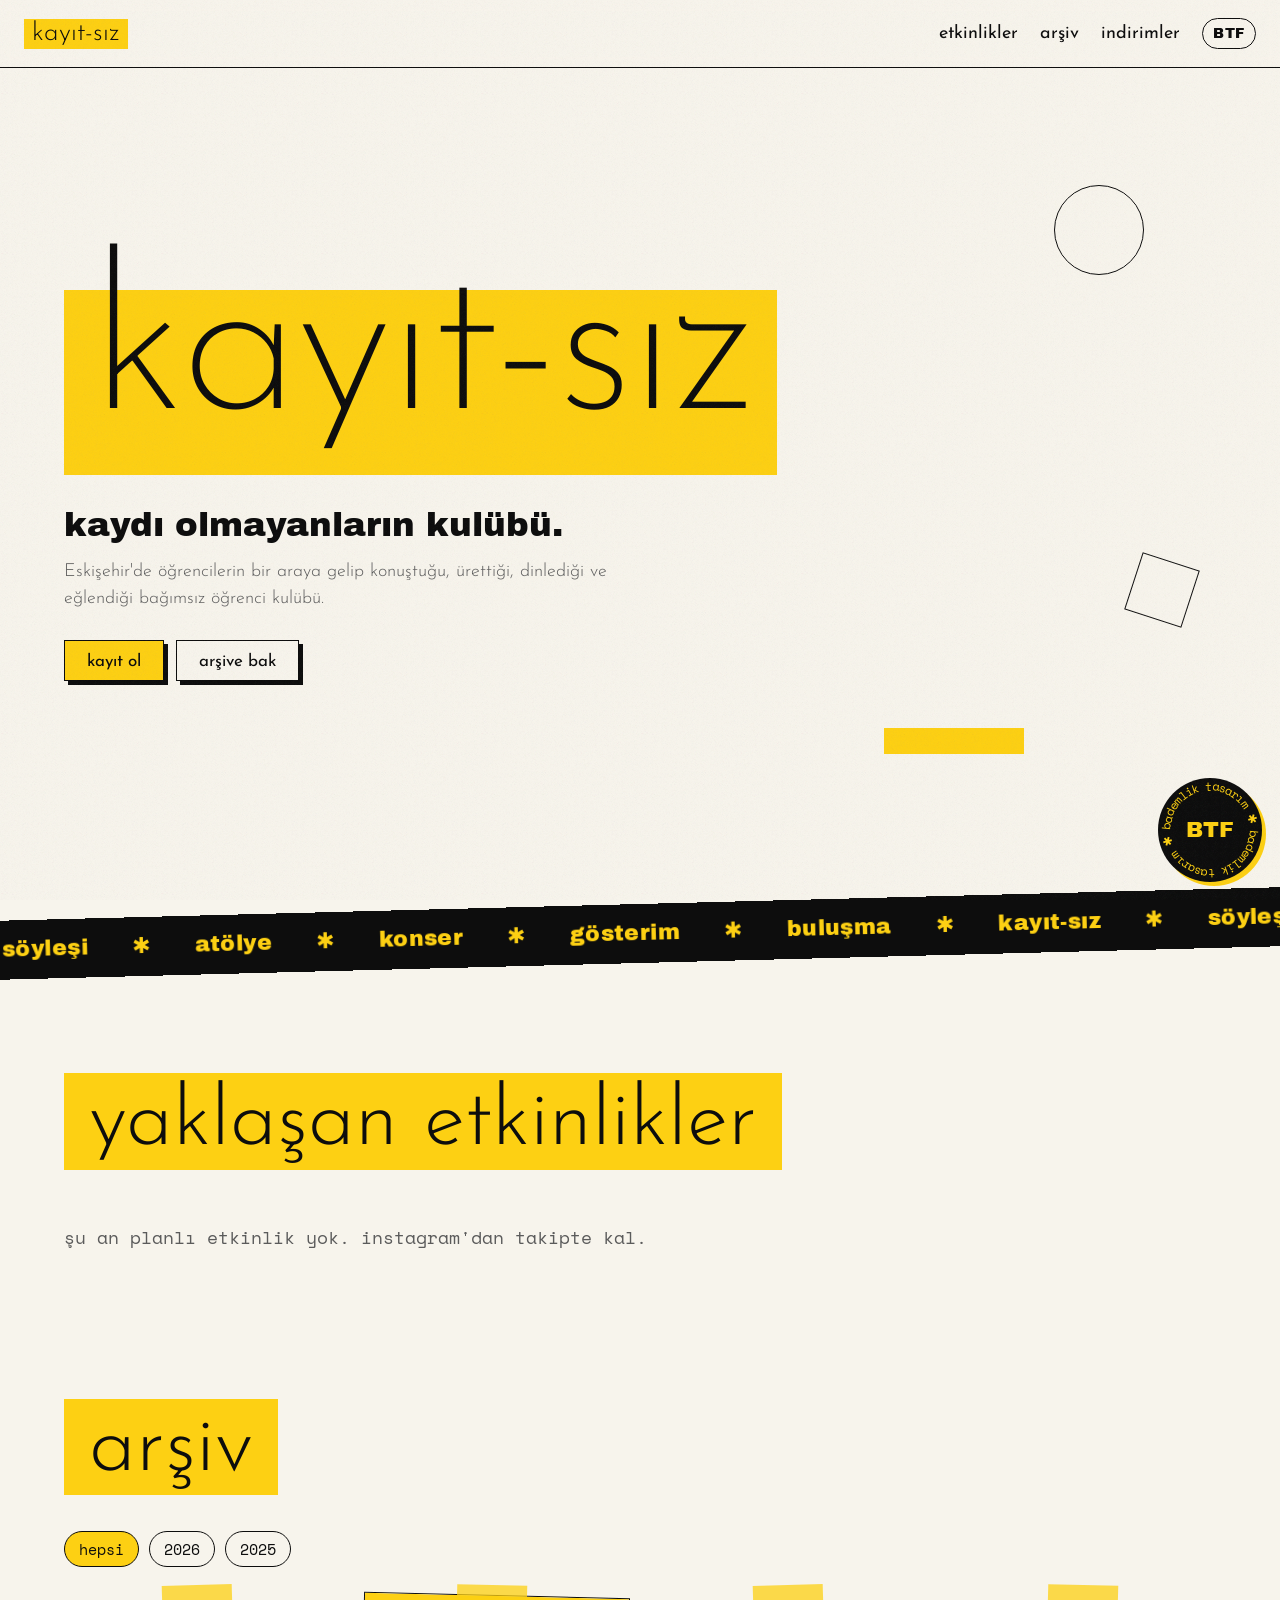
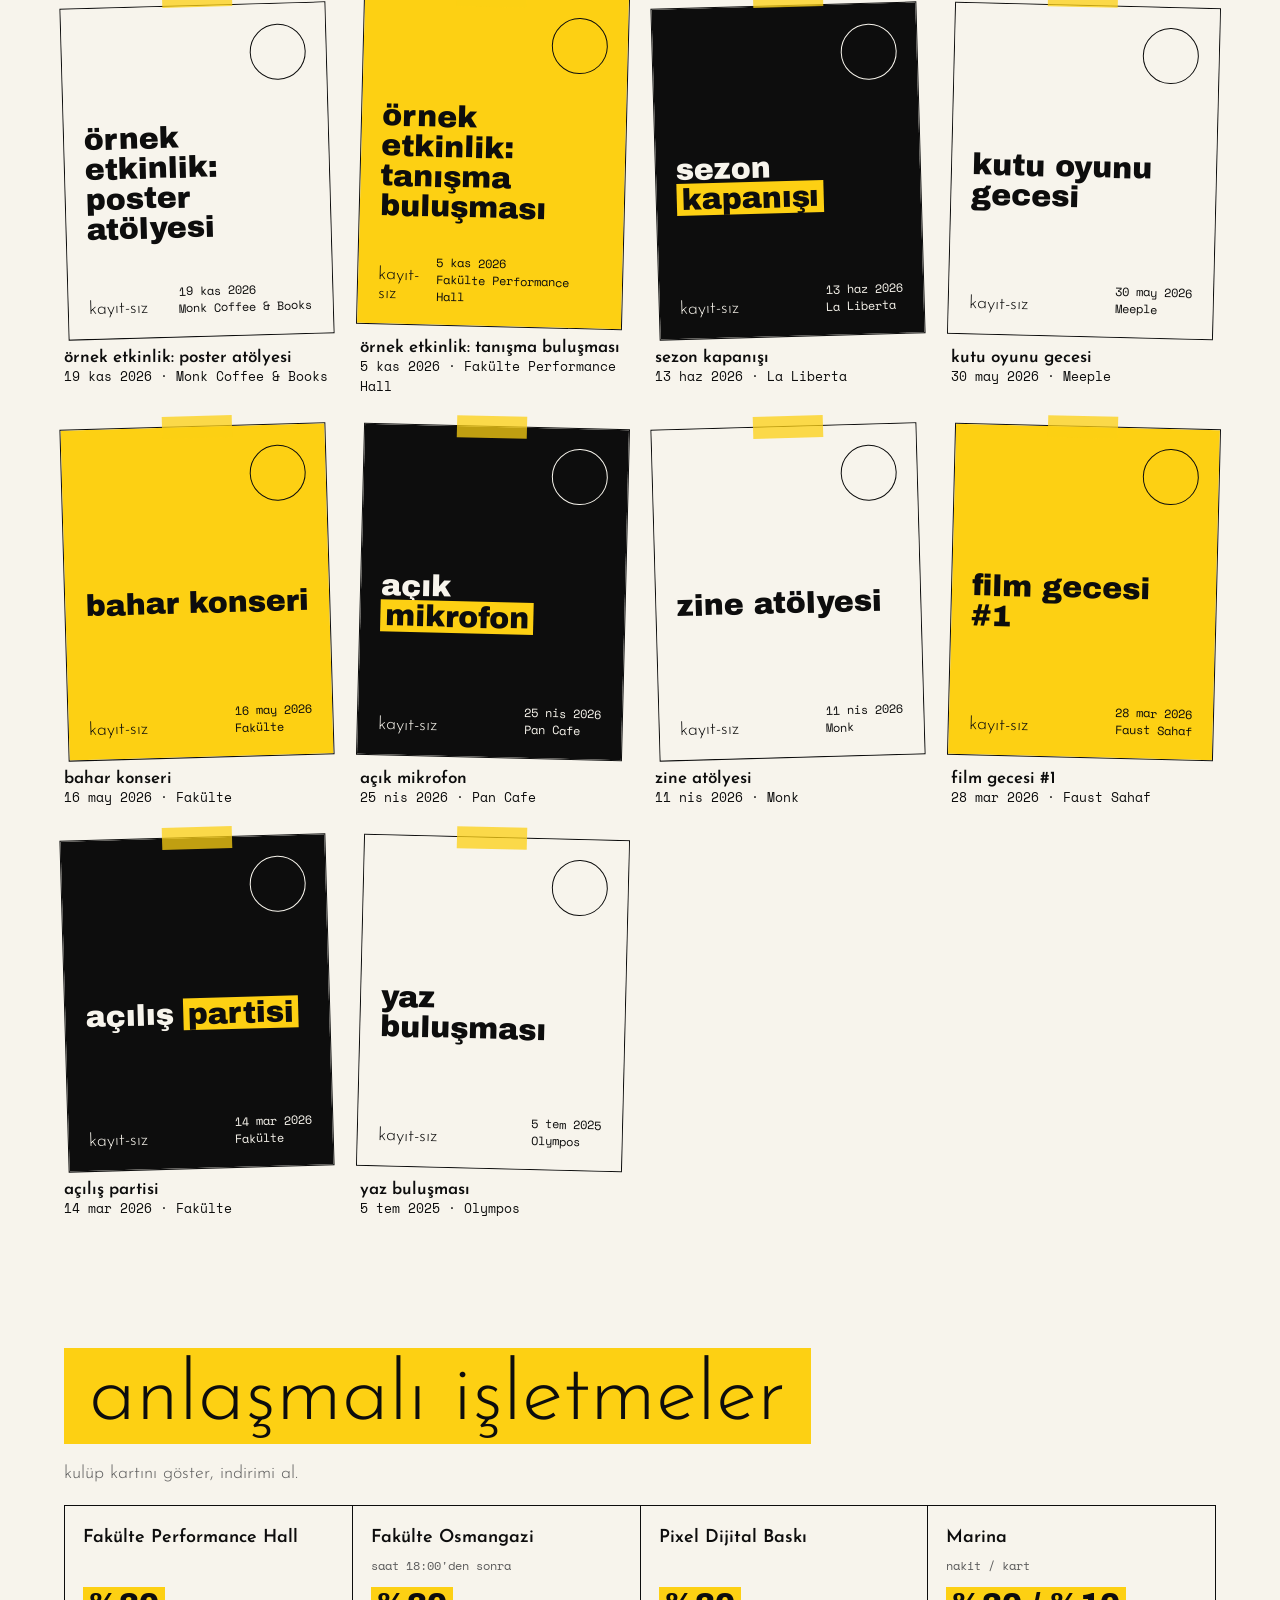
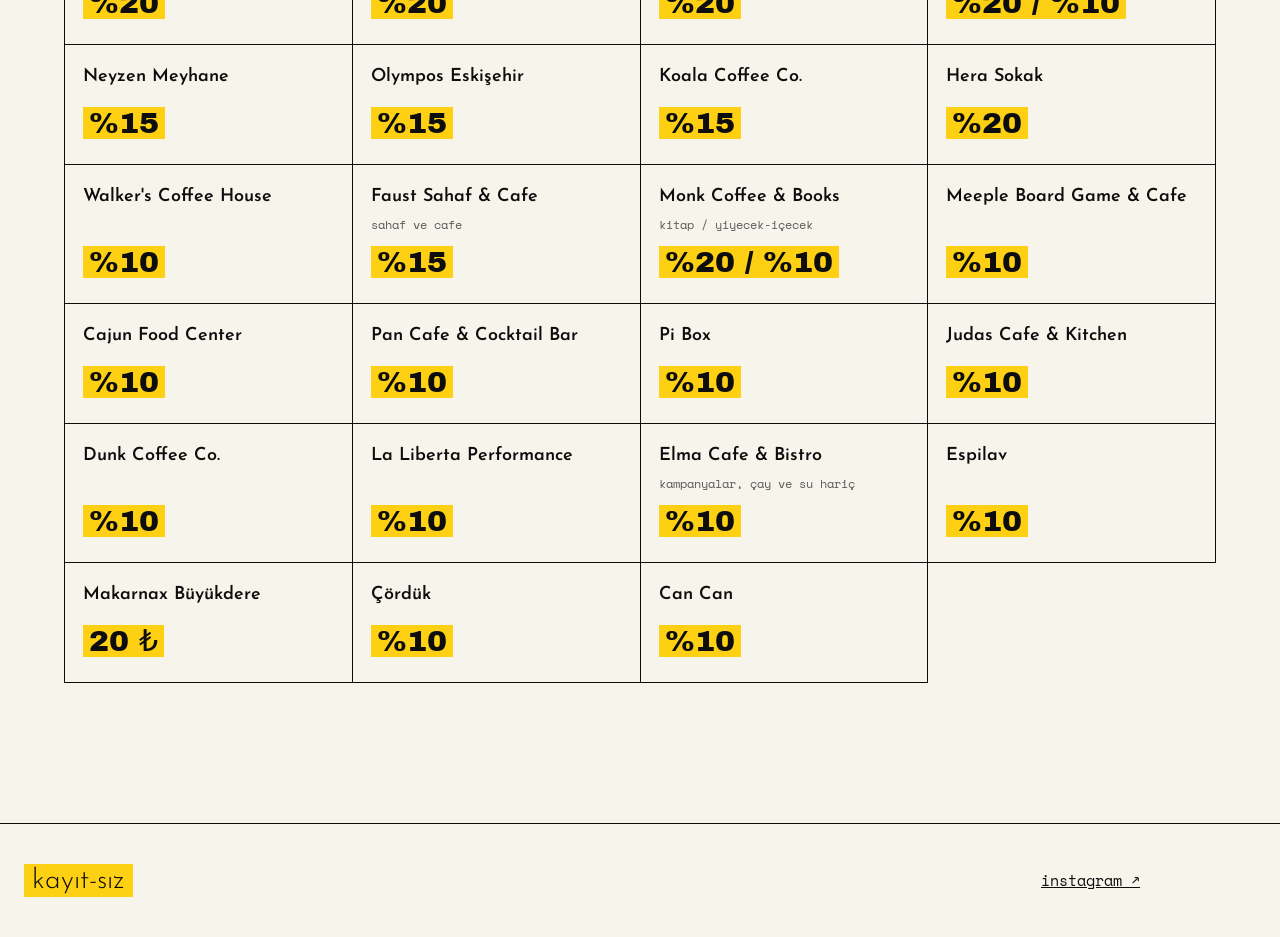
==== index.html @ d5c4ac86 "kayıt-sız ve BTF web sitesi: arşiv, etkinlik kaydı, anlaşmalı işletmeler Co-Authored-By: Claude Opus" ====
<!doctype html>
<html lang="tr">
<head>
  <meta charset="utf-8">
  <meta name="viewport" content="width=device-width, initial-scale=1">
  <title>kayıt-sız · öğrenci kulübü</title>
  <meta name="description" content="kayıt-sız öğrenci kulübü: etkinlik arşivi ve yaklaşan etkinliklere kayıt.">
  <link rel="preconnect" href="https://fonts.googleapis.com">
  <link rel="preconnect" href="https://fonts.gstatic.com" crossorigin>
  <link href="https://fonts.googleapis.com/css2?family=Archivo+Black&family=Josefin+Sans:wght@200;300;400;600&family=Space+Mono:wght@400;700&display=swap" rel="stylesheet">
  <link rel="stylesheet" href="assets/style.css">
</head>
<body data-site="kayitsiz">
  <header class="nav">
    <a class="nav-logo" href="index.html"><span class="hl">kayıt-sız</span></a>
    <nav class="nav-links">
      <a href="#etkinlikler">etkinlikler</a>
      <a href="#arsiv">arşiv</a>
      <a href="#isletmeler">indirimler</a>
      <a class="nav-other" href="btf.html" aria-label="BTF sayfası">BTF</a>
    </nav>
  </header>

  <main>
    <section class="hero">
      <h1 class="hero-logo" aria-label="kayıt-sız"></h1>
      <p class="hero-slogan"></p>
      <p class="hero-text"></p>
      <div class="hero-cta">
        <a class="btn btn-y" href="#etkinlikler">kayıt ol</a>
        <a class="btn" href="#arsiv">arşive bak</a>
      </div>
      <div class="hero-shapes" aria-hidden="true"><i></i><i></i><i></i></div>
    </section>

    <div class="marquee" aria-hidden="true"><div class="marquee-track"></div></div>

    <section id="etkinlikler" class="section">
      <h2 class="title"><span class="hl wipe">yaklaşan etkinlikler</span></h2>
      <div class="events"></div>
    </section>

    <section id="arsiv" class="section">
      <h2 class="title"><span class="hl wipe">arşiv</span></h2>
      <div class="filters"></div>
      <div class="archive"></div>
    </section>

    <section id="isletmeler" class="section">
      <h2 class="title"><span class="hl wipe">anlaşmalı işletmeler</span></h2>
      <p class="muted">kulüp kartını göster, indirimi al.</p>
      <div class="partners"></div>
    </section>
  </main>

  <footer class="footer">
    <span class="hl">kayıt-sız</span>
    <a class="footer-ig" target="_blank" rel="noopener">instagram</a>
  </footer>

  <!-- köşedeki BTF rozeti -->
  <a class="corner-badge" href="btf.html" aria-label="BTF sayfasına git">
    <svg viewBox="0 0 100 100" aria-hidden="true">
      <defs><path id="circ" d="M50,50 m-38,0 a38,38 0 1,1 76,0 a38,38 0 1,1 -76,0"/></defs>
      <text><textPath href="#circ" textLength="234" lengthAdjust="spacing">bademlik tasarım ✱ bademlik tasarım ✱</textPath></text>
    </svg>
    <b>BTF</b>
  </a>

  <script src="assets/data.js"></script>
  <script src="assets/app.js"></script>
</body>
</html>
---- assets/style.css ----
/* kayıt-sız · poster dili: sarı vurgu blokları, ince yuvarlak harfler, siyah çizgiler */
:root {
  --y: #fdd013;
  --k: #0d0d0d;
  --w: #ffffff;
  --paper: #f7f4ec;
  --bg: var(--paper);
  --fg: var(--k);
  --muted: #5b5b5b;
  --line: var(--k);
  --card: var(--w);
  --thin: "Josefin Sans", system-ui, sans-serif;
  --bold: "Archivo Black", "Arial Black", sans-serif;
  --mono: "Space Mono", ui-monospace, monospace;
}
.theme-dark {
  --bg: var(--k);
  --fg: var(--paper);
  --muted: #a8a8a8;
  --line: var(--paper);
  --card: #181818;
}

* { box-sizing: border-box; }
html { scroll-behavior: smooth; }
body {
  margin: 0;
  background: var(--bg);
  color: var(--fg);
  font-family: var(--thin);
  font-weight: 300;
  font-size: 18px;
  line-height: 1.5;
  overflow-x: hidden;
}
/* hafif kâğıt dokusu */
body::before {
  content: "";
  position: fixed; inset: 0;
  pointer-events: none; z-index: 100;
  opacity: .06;
  background-image: url("data:image/svg+xml,%3Csvg xmlns='http://www.w3.org/2000/svg' width='160' height='160'%3E%3Cfilter id='n'%3E%3CfeTurbulence baseFrequency='.9' numOctaves='2'/%3E%3C/filter%3E%3Crect width='100%25' height='100%25' filter='url(%23n)'/%3E%3C/svg%3E");
}
a { color: inherit; }

/* sarı vurgu bloğu: posterlerdeki "kayıt-sız" kutusu */
.hl {
  display: inline-block;
  background: var(--y);
  color: var(--k);
  padding: .05em .3em .0em;
  line-height: 1.1;
}
.wipe { position: relative; background: none; }
.wipe::before {
  content: ""; position: absolute; inset: 0; z-index: -1;
  background: var(--y);
  transform: scaleX(0); transform-origin: left;
  transition: transform .7s cubic-bezier(.7,0,.2,1);
}
.wipe.in::before { transform: scaleX(1); }
.title { position: relative; z-index: 0; }

/* NAV */
.nav {
  position: sticky; top: 0; z-index: 50;
  display: flex; justify-content: space-between; align-items: center;
  padding: 14px 24px;
  background: color-mix(in srgb, var(--bg) 88%, transparent);
  backdrop-filter: blur(6px);
  border-bottom: 1.5px solid var(--line);
}
.nav-logo { text-decoration: none; font-size: 26px; font-weight: 300; }
.nav-links { display: flex; gap: 22px; align-items: center; }
.nav-links a { text-decoration: none; font-weight: 400; position: relative; }
.nav-links a:not(.nav-other)::after {
  content: ""; position: absolute; left: 0; right: 0; bottom: -2px; height: 2px;
  background: var(--y); transform: scaleX(0); transition: transform .25s;
}
.nav-links a:hover::after { transform: scaleX(1); }
.nav-other {
  font-family: var(--bold); font-size: 14px; letter-spacing: .04em;
  border: 1.5px solid var(--line); padding: 4px 10px; border-radius: 99px;
}
.nav-other:hover { background: var(--y); color: var(--k); border-color: var(--k); }

/* HERO */
.hero {
  position: relative;
  min-height: calc(100vh - 64px);
  display: flex; flex-direction: column; justify-content: center;
  padding: 40px 24px 80px;
  max-width: 1200px; margin: 0 auto;
}
.hero-logo {
  margin: 0;
  font-weight: 200;
  font-size: clamp(64px, 17vw, 230px);
  line-height: .95;
  letter-spacing: -.02em;
}
.hero-logo .box {
  display: inline-block; position: relative; z-index: 0;
  padding: 0 .12em .08em;
}
.hero-logo .box::before {
  content: ""; position: absolute; z-index: -1;
  left: 0; right: 0; top: .18em; bottom: 0;
  background: var(--y);
  transform: scaleX(0); transform-origin: left;
  animation: wipe .9s .15s cubic-bezier(.7,0,.2,1) forwards;
}
.theme-dark .hero-logo .box { color: var(--k); }
.hero-logo .ch {
  display: inline-block;
  opacity: 0; transform: translateY(40%);
  animation: rise .6s cubic-bezier(.2,.8,.2,1) forwards;
}
.hero-logo .dash { animation: rise .6s forwards, blink 1.2s 1.6s steps(1) infinite; }
@keyframes wipe { to { transform: scaleX(1); } }
@keyframes rise { to { opacity: 1; transform: none; } }
@keyframes blink { 50% { opacity: 0; } }
.hero-slogan { font-family: var(--bold); font-size: clamp(20px, 3vw, 34px); margin: 24px 0 8px; }
.hero-text { max-width: 560px; margin: 0 0 28px; color: var(--muted); }
.hero-cta { display: flex; gap: 12px; flex-wrap: wrap; }

.hero-shapes i {
  position: absolute; border: 1.5px solid var(--line); pointer-events: none;
  animation: float 9s ease-in-out infinite;
}
.hero-shapes i:nth-child(1) { width: 90px; height: 90px; border-radius: 50%; right: 8%; top: 14%; }
.hero-shapes i:nth-child(2) { width: 140px; height: 26px; background: var(--y); border: 0; right: 18%; bottom: 18%; animation-delay: -3s; }
.hero-shapes i:nth-child(3) { width: 60px; height: 60px; right: 4%; bottom: 34%; transform: rotate(18deg); animation-delay: -6s; }
@keyframes float {
  0%, 100% { translate: 0 0; rotate: 0deg; }
  50% { translate: 0 -18px; rotate: 8deg; }
}

/* BUTONLAR */
.btn {
  display: inline-block; cursor: pointer;
  font: 400 17px var(--thin);
  padding: 12px 22px 10px;
  border: 1.5px solid var(--line); border-radius: 0;
  background: transparent; color: var(--fg);
  text-decoration: none;
  box-shadow: 4px 4px 0 var(--line);
  transition: transform .15s, box-shadow .15s;
}
.btn:hover { transform: translate(-2px, -2px); box-shadow: 6px 6px 0 var(--line); }
.btn:active { transform: translate(3px, 3px); box-shadow: 1px 1px 0 var(--line); }
.btn-y { background: var(--y); color: var(--k); border-color: var(--k); box-shadow: 4px 4px 0 var(--k); }
.btn-y:hover { box-shadow: 6px 6px 0 var(--k); }
.btn[disabled] { opacity: .5; pointer-events: none; }

/* KAYAN BANT */
.marquee {
  background: var(--k); color: var(--y);
  border-block: 1.5px solid var(--k);
  overflow: hidden; white-space: nowrap;
  transform: rotate(-1.5deg); margin: 0 -20px;
}
.theme-dark .marquee { background: var(--y); color: var(--k); }
.marquee-track {
  display: inline-block; padding: 12px 0;
  font-family: var(--bold); font-size: 22px; letter-spacing: .02em;
  animation: scroll 28s linear infinite;
}
.marquee-track span { margin: 0 22px; }
@keyframes scroll { to { transform: translateX(-50%); } }

/* BÖLÜMLER */
.section { max-width: 1200px; margin: 0 auto; padding: 110px 24px 20px; }
.title { font-weight: 300; font-size: clamp(40px, 7vw, 84px); margin: 0 0 36px; line-height: 1; }
.title .hl { color: var(--k); }
.muted { color: var(--muted); margin-top: -20px; }

/* görünür olunca yukarı kayma */
.reveal { opacity: 0; transform: translateY(30px); transition: opacity .7s, transform .7s cubic-bezier(.2,.8,.2,1); }
.reveal.in { opacity: 1; transform: none; }

/* ETKİNLİKLER */
.events { display: grid; gap: 28px; }
.event {
  display: grid; grid-template-columns: 150px 1fr 220px; gap: 28px; align-items: center;
  background: var(--card); border: 1.5px solid var(--line); padding: 22px;
  box-shadow: 8px 8px 0 var(--y);
}
.event-date { text-align: center; border-right: 1.5px solid var(--line); padding-right: 22px; }
.event-date .d { font-family: var(--bold); font-size: 64px; line-height: 1; }
.event-date .m { font-family: var(--mono); text-transform: uppercase; font-size: 14px; letter-spacing: .1em; }
.event h3 { font-family: var(--bold); font-weight: 400; font-size: 26px; margin: 0 0 6px; line-height: 1.15; }
.event .meta { font-family: var(--mono); font-size: 14px; color: var(--muted); margin-bottom: 8px; }
.event p { margin: 0; }
.event .side { display: flex; flex-direction: column; gap: 10px; align-items: stretch; text-align: center; }
.count { font-family: var(--mono); font-size: 13px; }
.count b { font-size: 18px; }
.empty { font-family: var(--mono); color: var(--muted); }

/* ARŞİV */
.filters { display: flex; gap: 10px; flex-wrap: wrap; margin-bottom: 28px; }
.chip {
  font: 400 15px var(--mono); padding: 6px 14px; cursor: pointer;
  border: 1.5px solid var(--line); background: transparent; color: var(--fg); border-radius: 99px;
}
.chip.on { background: var(--y); color: var(--k); border-color: var(--k); }
.archive { display: grid; grid-template-columns: repeat(auto-fill, minmax(230px, 1fr)); gap: 30px; }
.poster {
  position: relative; cursor: zoom-in; border: 0; padding: 0; background: none; text-align: left; color: inherit;
  transition: transform .35s cubic-bezier(.2,.8,.2,1);
}
.poster:nth-child(odd) { --r: -1.6deg; }
.poster:nth-child(even) { --r: 1.4deg; }
.poster .sheet {
  aspect-ratio: 4 / 5; overflow: hidden; border: 1.5px solid var(--line);
  transform: rotate(var(--r)); transition: transform .35s cubic-bezier(.2,.8,.2,1), box-shadow .35s;
  background: var(--card);
}
.poster:hover .sheet { transform: rotate(0) scale(1.03); box-shadow: 10px 10px 0 var(--y); }
.poster img { width: 100%; height: 100%; object-fit: cover; display: block; }
/* bant parçası */
.poster::before {
  content: ""; position: absolute; z-index: 2; top: -10px; left: 50%;
  width: 70px; height: 22px; translate: -50% 0; rotate: var(--r);
  background: color-mix(in srgb, var(--y) 75%, transparent);
}
.poster .cap { margin-top: 12px; font-family: var(--mono); font-size: 13px; }
.poster .cap b { display: block; font-family: var(--thin); font-weight: 600; font-size: 17px; }

/* poster yoksa otomatik poster */
.auto {
  width: 100%; height: 100%; padding: 20px;
  display: flex; flex-direction: column; justify-content: space-between;
  background: var(--paper); color: var(--k);
}
.auto.v1 { background: var(--y); }
.auto.v2 { background: var(--k); color: var(--paper); }
.auto .t { font-family: var(--bold); font-size: 30px; line-height: 1; text-transform: lowercase; word-break: break-word; }
.auto.v2 .t span { background: var(--y); color: var(--k); padding: 0 .15em; }
.auto .b { display: flex; justify-content: space-between; align-items: end; font-family: var(--mono); font-size: 12px; }
.auto .logo { font-family: var(--thin); font-weight: 300; font-size: 18px; }
.auto .circle { width: 56px; height: 56px; border: 1.5px solid currentColor; border-radius: 50%; align-self: flex-end; }

/* İŞLETMELER */
.partners { display: grid; grid-template-columns: repeat(auto-fill, minmax(240px, 1fr)); gap: 0; border-top: 1.5px solid var(--line); border-left: 1.5px solid var(--line); }
.partner {
  border-right: 1.5px solid var(--line); border-bottom: 1.5px solid var(--line);
  padding: 18px; display: flex; flex-direction: column; gap: 6px; min-height: 120px;
  transition: background .2s;
}
.partner:hover { background: var(--y); color: var(--k); }
.partner .n { font-weight: 600; }
.partner .p { font-family: var(--bold); font-size: 30px; margin-top: auto; }
.partner .p span { background: var(--y); color: var(--k); padding: 0 .2em; }
.partner:hover .p span { background: var(--k); color: var(--y); }
.partner .x { font-family: var(--mono); font-size: 12px; color: var(--muted); }
.partner:hover .x { color: var(--k); }

/* FOOTER */
.footer {
  margin-top: 120px; padding: 40px 140px 40px 24px;
  border-top: 1.5px solid var(--line);
  display: flex; justify-content: space-between; align-items: center; flex-wrap: wrap; gap: 12px;
  font-size: 28px;
}
.footer-ig { font: 400 15px var(--mono); }

/* KÖŞE ROZETİ */
.corner-badge {
  position: fixed; right: 18px; bottom: 18px; z-index: 60;
  width: 104px; height: 104px; border-radius: 50%;
  background: var(--k); color: var(--y);
  display: grid; place-items: center; text-decoration: none;
  box-shadow: 4px 4px 0 var(--y);
  transition: transform .25s;
}
.theme-dark .corner-badge { background: var(--y); color: var(--k); box-shadow: 4px 4px 0 var(--paper); }
.corner-badge:hover { transform: scale(1.08) rotate(-6deg); }
.corner-badge svg { position: absolute; inset: 0; width: 100%; height: 100%; animation: spin 14s linear infinite; }
.corner-badge text { fill: currentColor; font: 400 11.5px var(--mono); letter-spacing: .08em; }
.corner-badge b { font-family: var(--bold); font-size: 22px; font-weight: 400; }
@keyframes spin { to { transform: rotate(360deg); } }

/* MODAL (kayıt formu + büyük poster) */
.modal {
  position: fixed; inset: 0; z-index: 200; display: none;
  background: rgba(0,0,0,.7); padding: 24px; overflow-y: auto;
}
.modal.open { display: grid; place-items: center; animation: fade .2s; }
@keyframes fade { from { opacity: 0; } }
.modal-box {
  position: relative; width: min(560px, 100%);
  background: var(--paper); color: var(--k); border: 1.5px solid var(--k);
  box-shadow: 10px 10px 0 var(--y); padding: 30px;
  animation: pop .35s cubic-bezier(.2,.9,.3,1.3);
}
@keyframes pop { from { transform: translateY(30px) rotate(-2deg); opacity: 0; } }
.modal-box h3 { font-family: var(--bold); font-weight: 400; font-size: 26px; margin: 0 0 4px; line-height: 1.15; }
.modal-box .meta { font-family: var(--mono); font-size: 13px; color: #555; margin-bottom: 20px; }
.close {
  position: absolute; top: 10px; right: 12px; border: 0; background: none;
  font-size: 30px; line-height: 1; cursor: pointer; color: inherit;
}
.form { display: grid; gap: 14px; }
.form label { display: grid; gap: 4px; font-size: 15px; font-weight: 400; }
.form input, .form textarea {
  font: 300 17px var(--thin); padding: 10px 12px; border: 1.5px solid var(--k); background: var(--w); color: var(--k); border-radius: 0;
}
.form input:focus, .form textarea:focus { outline: 3px solid var(--y); outline-offset: 0; }
.form .check { display: flex; gap: 8px; align-items: flex-start; font-size: 14px; font-weight: 300; }
.form .check input { margin-top: 4px; }
.form .btn { color: var(--k); }
.note { font-family: var(--mono); font-size: 12px; color: #666; }
.done { text-align: center; padding: 20px 0; }
.done .big { font-size: 60px; }
.lightbox .modal-box { width: min(720px, 100%); padding: 16px; background: var(--paper); }
.lightbox .sheet { aspect-ratio: 4/5; max-height: 80vh; margin: 0 auto; border: 1.5px solid var(--k); overflow: hidden; }
.lightbox .sheet img { width: 100%; height: 100%; object-fit: contain; background: #111; }
.lightbox .auto .t { font-size: 54px; }

/* MOBİL */
@media (max-width: 820px) {
  body { font-size: 17px; }
  .nav { padding: 12px 16px; }
  .nav-links { gap: 12px; font-size: 15px; }
  .nav-links a[href="#isletmeler"] { display: none; }
  .hero, .section { padding-left: 16px; padding-right: 16px; }
  .section { padding-top: 80px; }
  .event { grid-template-columns: 1fr; gap: 14px; }
  .event-date { border-right: 0; border-bottom: 1.5px solid var(--line); padding: 0 0 12px; display: flex; gap: 12px; align-items: baseline; text-align: left; }
  .event-date .d { font-size: 44px; }
  .archive { grid-template-columns: repeat(2, 1fr); gap: 20px; }
  .auto .t { font-size: 20px; }
  .corner-badge { width: 78px; height: 78px; right: 12px; bottom: 12px; }
  .corner-badge text { font-size: 11px; }
  .corner-badge b { font-size: 17px; }
  .hero-shapes { display: none; }
}

@media (prefers-reduced-motion: reduce) {
  *, *::before, *::after { animation: none !important; transition: none !important; }
  .reveal, .hero-logo .ch { opacity: 1; transform: none; }
  .hero-logo .box::before, .wipe::before { transform: none; }
}
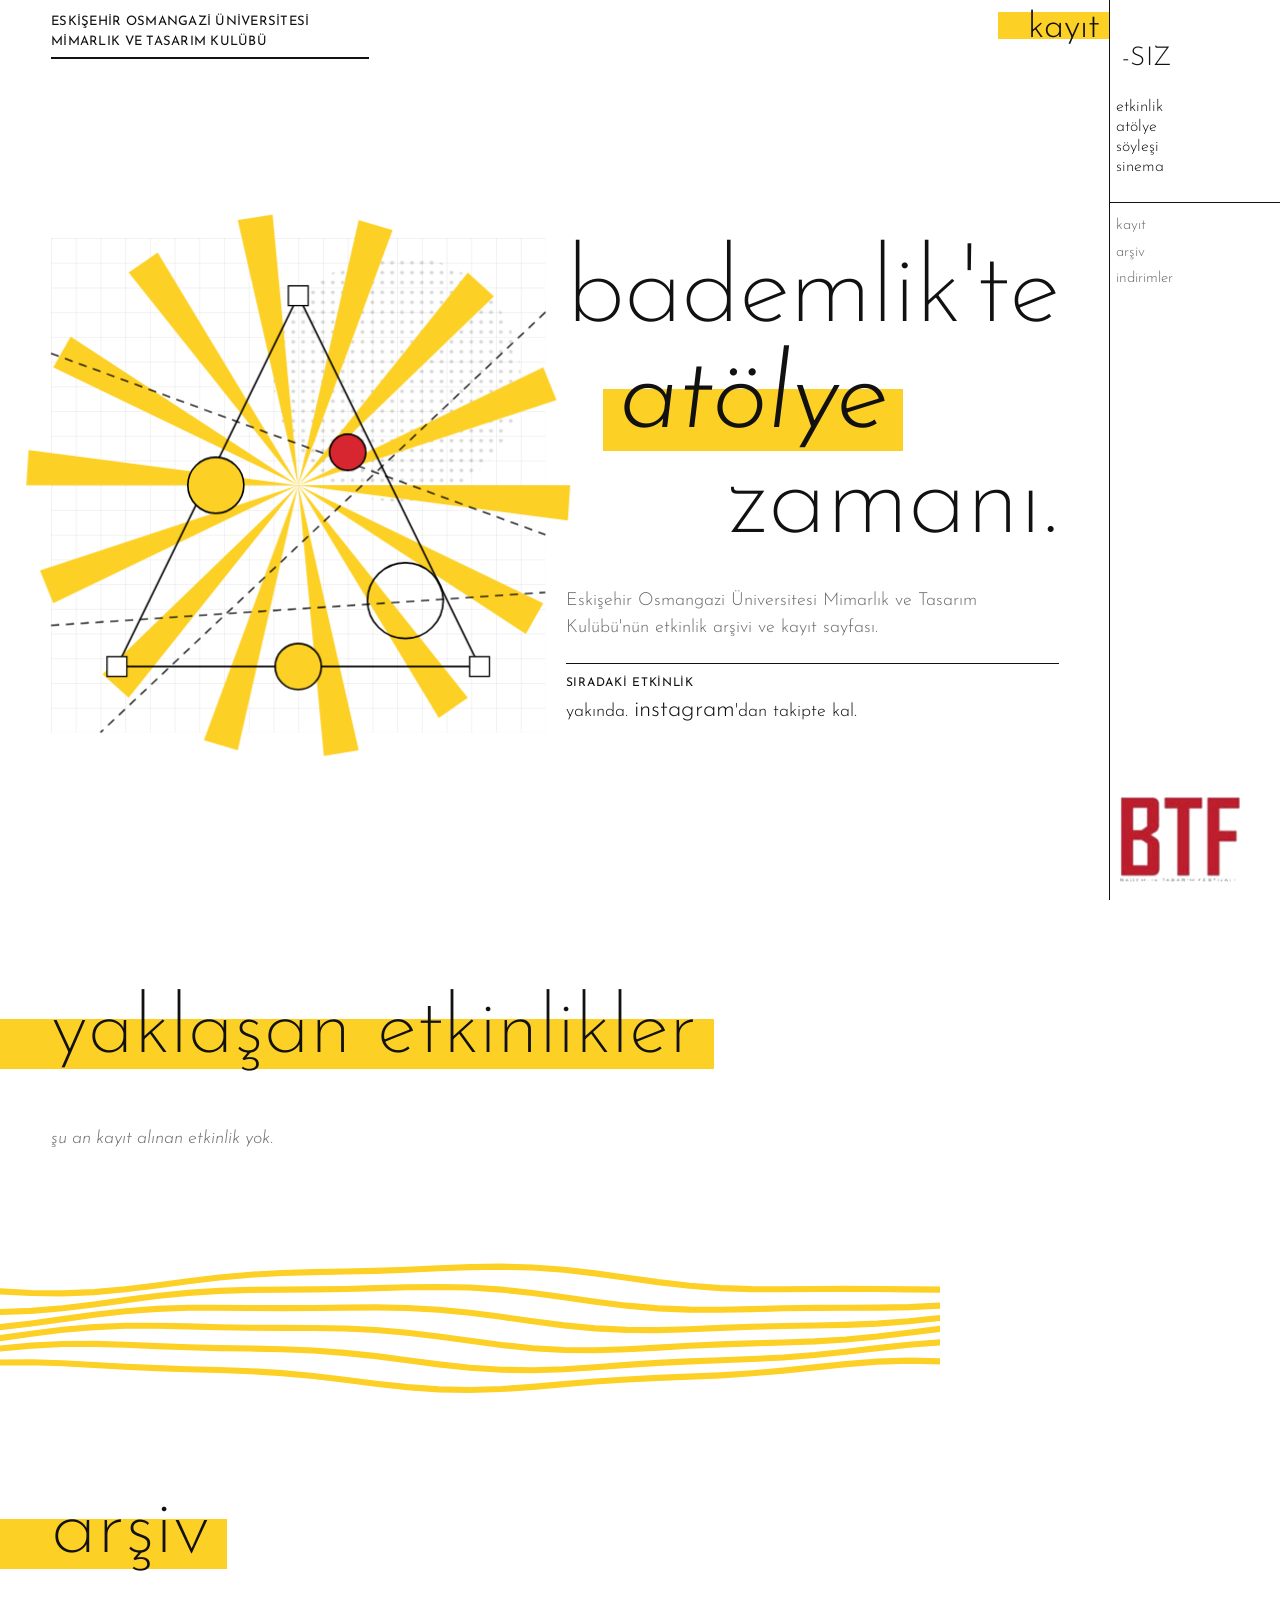
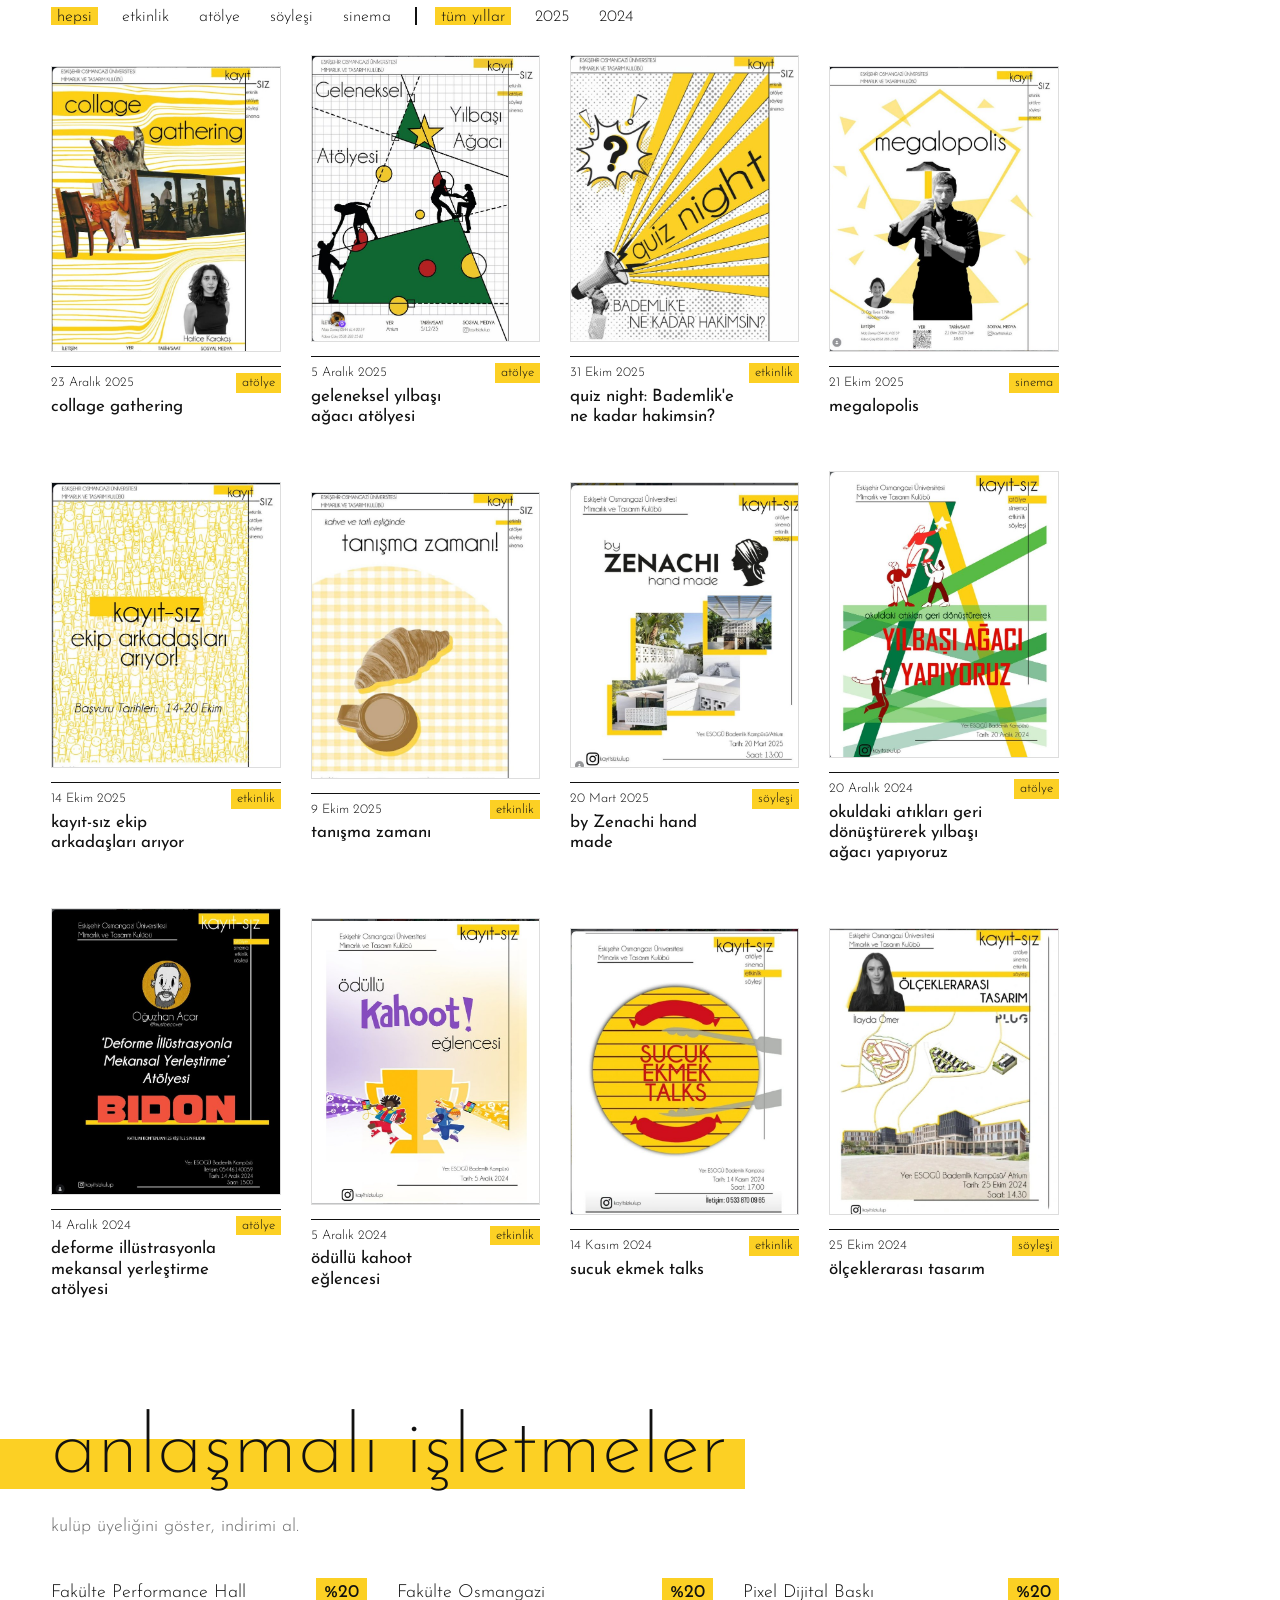
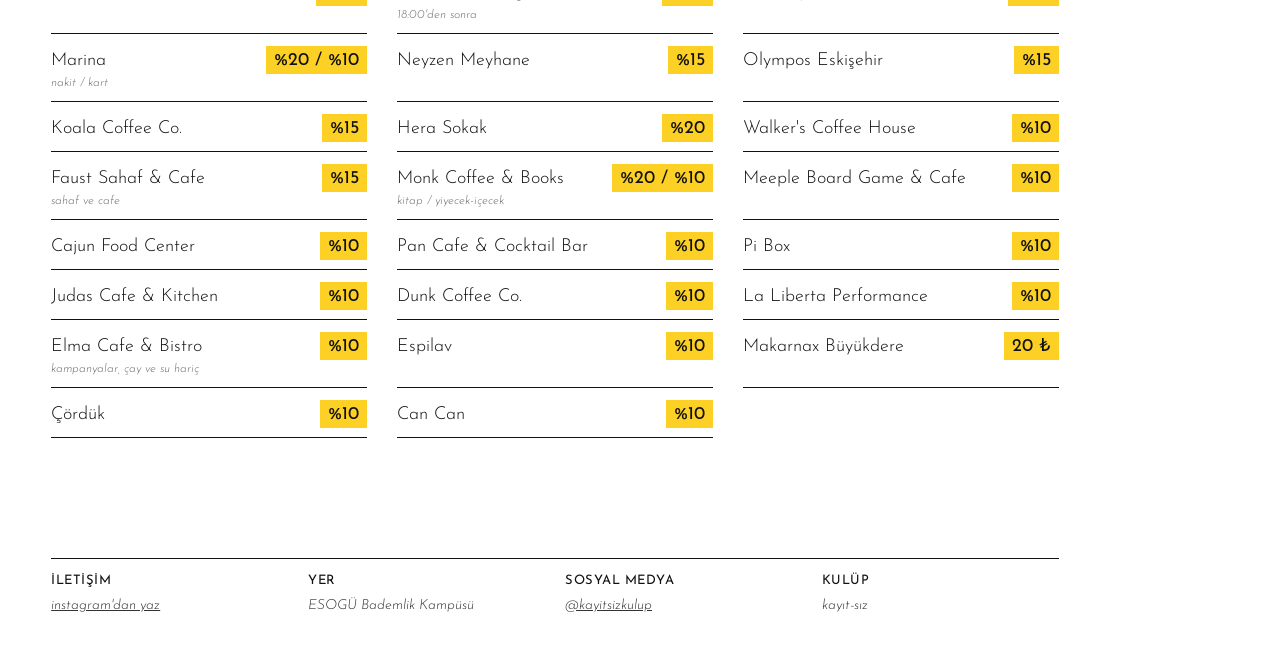
==== commit 0d49cef3: "Tasarımı kulüp posterlerine göre yenile, gerçek arşivi ekle, BTF sayfasını kaldır Co-Authored-By: Cl" ====
--- a/index.html
+++ b/index.html
@@ -3,69 +3,108 @@
 <head>
   <meta charset="utf-8">
   <meta name="viewport" content="width=device-width, initial-scale=1">
-  <title>kayıt-sız · öğrenci kulübü</title>
-  <meta name="description" content="kayıt-sız öğrenci kulübü: etkinlik arşivi ve yaklaşan etkinliklere kayıt.">
+  <title>kayıt-sız · ESOGÜ Mimarlık ve Tasarım Kulübü</title>
+  <meta name="description" content="kayıt-sız: Eskişehir Osmangazi Üniversitesi Mimarlık ve Tasarım Kulübü. Etkinlik arşivi ve yaklaşan etkinliklere kayıt.">
   <link rel="preconnect" href="https://fonts.googleapis.com">
   <link rel="preconnect" href="https://fonts.gstatic.com" crossorigin>
-  <link href="https://fonts.googleapis.com/css2?family=Archivo+Black&family=Josefin+Sans:wght@200;300;400;600&family=Space+Mono:wght@400;700&display=swap" rel="stylesheet">
+  <link href="https://fonts.googleapis.com/css2?family=Josefin+Sans:ital,wght@0,200;0,300;0,400;0,600;1,300&display=swap" rel="stylesheet">
   <link rel="stylesheet" href="assets/style.css">
 </head>
-<body data-site="kayitsiz">
-  <header class="nav">
-    <a class="nav-logo" href="index.html"><span class="hl">kayıt-sız</span></a>
-    <nav class="nav-links">
-      <a href="#etkinlikler">etkinlikler</a>
-      <a href="#arsiv">arşiv</a>
-      <a href="#isletmeler">indirimler</a>
-      <a class="nav-other" href="btf.html" aria-label="BTF sayfası">BTF</a>
-    </nav>
+<body>
+  <!-- posterlerdeki sağdaki dikey çizgi -->
+  <div class="spine" aria-hidden="true"></div>
+
+  <header class="top">
+    <a class="uni" href="#">
+      <span class="uni-1"></span>
+      <span class="uni-2"></span>
+    </a>
+    <a class="logo" href="#" aria-label="kayıt-sız ana sayfa">
+      <span class="logo-a">kayıt</span><span class="logo-b">-sız</span>
+    </a>
   </header>
 
+  <!-- posterlerdeki "etkinlik / atölye / söyleşi / sinema" listesi -->
+  <aside class="side">
+    <nav class="cats" aria-label="kategoriler">
+      <span class="cats-mark" aria-hidden="true"></span>
+    </nav>
+    <nav class="pages" aria-label="bölümler">
+      <a href="#kayit">kayıt</a>
+      <a href="#arsiv">arşiv</a>
+      <a href="#indirim">indirimler</a>
+    </nav>
+    <a class="btf" target="_blank" rel="noopener" title="Bademlik Tasarım Festivali">
+      <img src="assets/btf-logo.png" alt="BTF · Bademlik Tasarım Festivali">
+    </a>
+  </aside>
+
   <main>
-    <section class="hero">
-      <h1 class="hero-logo" aria-label="kayıt-sız"></h1>
-      <p class="hero-slogan"></p>
-      <p class="hero-text"></p>
-      <div class="hero-cta">
-        <a class="btn btn-y" href="#etkinlikler">kayıt ol</a>
-        <a class="btn" href="#arsiv">arşive bak</a>
+    <section class="hero" aria-label="giriş">
+      <svg class="hero-art" viewBox="0 0 600 600" aria-hidden="true">
+        <defs>
+          <pattern id="grid" width="30" height="30" patternUnits="userSpaceOnUse">
+            <path d="M30 0H0V30" fill="none" stroke="#000" stroke-opacity=".12" stroke-width="1"/>
+          </pattern>
+          <pattern id="dots" width="12" height="12" patternUnits="userSpaceOnUse">
+            <circle cx="6" cy="6" r="2.2" fill="#000" fill-opacity=".18"/>
+          </pattern>
+        </defs>
+        <rect class="a-grid" width="600" height="600" fill="url(#grid)"/>
+        <circle class="a-dots" cx="420" cy="170" r="150" fill="url(#dots)"/>
+        <g class="a-rays"></g>
+        <path class="a-tri" d="M300 70 L520 520 L80 520 Z" fill="none" stroke="#000" stroke-width="2"/>
+        <path class="a-dash d1" d="M0 140 L600 360" />
+        <path class="a-dash d2" d="M600 90 L60 600" />
+        <path class="a-dash d3" d="M0 470 L600 430" />
+        <circle class="a-c y c1" cx="200" cy="300" r="34"/>
+        <circle class="a-c o c2" cx="430" cy="440" r="46"/>
+        <circle class="a-c y c3" cx="300" cy="520" r="28"/>
+        <circle class="a-c r c4" cx="360" cy="260" r="22"/>
+        <rect class="a-sq s1" x="288" y="58" width="24" height="24"/>
+        <rect class="a-sq s2" x="508" y="508" width="24" height="24"/>
+        <rect class="a-sq s3" x="68" y="508" width="24" height="24"/>
+      </svg>
+      <div class="hero-text">
+        <h1 class="hero-title">
+          <span class="ln">bademlik'te</span>
+          <span class="ln ln-2"><span class="swap" aria-live="polite">atölye</span></span>
+          <span class="ln ln-3">zamanı.</span>
+        </h1>
+        <p class="hero-sub">Eskişehir Osmangazi Üniversitesi Mimarlık ve Tasarım Kulübü'nün etkinlik arşivi ve kayıt sayfası.</p>
+        <div class="next"></div>
       </div>
-      <div class="hero-shapes" aria-hidden="true"><i></i><i></i><i></i></div>
     </section>
 
-    <div class="marquee" aria-hidden="true"><div class="marquee-track"></div></div>
-
-    <section id="etkinlikler" class="section">
-      <h2 class="title"><span class="hl wipe">yaklaşan etkinlikler</span></h2>
+    <section id="kayit" class="sec">
+      <h2 class="h"><span class="h-in">yaklaşan etkinlikler</span></h2>
       <div class="events"></div>
     </section>
 
-    <section id="arsiv" class="section">
-      <h2 class="title"><span class="hl wipe">arşiv</span></h2>
+    <svg class="waves" viewBox="0 0 1200 160" preserveAspectRatio="none" aria-hidden="true"></svg>
+
+    <section id="arsiv" class="sec">
+      <h2 class="h"><span class="h-in">arşiv</span></h2>
       <div class="filters"></div>
       <div class="archive"></div>
     </section>
 
-    <section id="isletmeler" class="section">
-      <h2 class="title"><span class="hl wipe">anlaşmalı işletmeler</span></h2>
-      <p class="muted">kulüp kartını göster, indirimi al.</p>
+    <section id="indirim" class="sec">
+      <h2 class="h"><span class="h-in">anlaşmalı işletmeler</span></h2>
+      <p class="lead">kulüp üyeliğini göster, indirimi al.</p>
       <div class="partners"></div>
     </section>
   </main>
 
-  <footer class="footer">
-    <span class="hl">kayıt-sız</span>
-    <a class="footer-ig" target="_blank" rel="noopener">instagram</a>
+  <!-- posterlerin alt bilgi satırı -->
+  <footer class="foot">
+    <div class="foot-row">
+      <div><b>İLETİŞİM</b><a class="ig-dm" target="_blank" rel="noopener">instagram'dan yaz</a></div>
+      <div><b>YER</b><span class="kampus"></span></div>
+      <div><b>SOSYAL MEDYA</b><a class="ig" target="_blank" rel="noopener"></a></div>
+      <div><b>KULÜP</b><span>kayıt-sız</span></div>
+    </div>
   </footer>
-
-  <!-- köşedeki BTF rozeti -->
-  <a class="corner-badge" href="btf.html" aria-label="BTF sayfasına git">
-    <svg viewBox="0 0 100 100" aria-hidden="true">
-      <defs><path id="circ" d="M50,50 m-38,0 a38,38 0 1,1 76,0 a38,38 0 1,1 -76,0"/></defs>
-      <text><textPath href="#circ" textLength="234" lengthAdjust="spacing">bademlik tasarım ✱ bademlik tasarım ✱</textPath></text>
-    </svg>
-    <b>BTF</b>
-  </a>
 
   <script src="assets/data.js"></script>
   <script src="assets/app.js"></script>
--- a/assets/style.css
+++ b/assets/style.css
@@ -1,344 +1,316 @@
-/* kayıt-sız · poster dili: sarı vurgu blokları, ince yuvarlak harfler, siyah çizgiler */
+/* kayıt-sız · posterlerin dili:
+   beyaz zemin, ince siyah çizgiler, sağda dikey çizgi + kategori listesi,
+   ince geometrik harfler, sarı vurgu bantları, kareli kâğıt, kesikli çizgiler, sarı ışınlar */
 :root {
-  --y: #fdd013;
-  --k: #0d0d0d;
-  --w: #ffffff;
-  --paper: #f7f4ec;
-  --bg: var(--paper);
-  --fg: var(--k);
-  --muted: #5b5b5b;
-  --line: var(--k);
-  --card: var(--w);
-  --thin: "Josefin Sans", system-ui, sans-serif;
-  --bold: "Archivo Black", "Arial Black", sans-serif;
-  --mono: "Space Mono", ui-monospace, monospace;
-}
-.theme-dark {
-  --bg: var(--k);
-  --fg: var(--paper);
-  --muted: #a8a8a8;
-  --line: var(--paper);
-  --card: #181818;
+  --y: #fcd024;
+  --k: #111;
+  --w: #fff;
+  --g: #6b6b6b;
+  --r: #d7262f;
+  --gr: #1b6b3a;
+  --f: "Josefin Sans", "Century Gothic", system-ui, sans-serif;
+  --spine: 170px;          /* sağdaki sütunun genişliği */
+  --pad: clamp(16px, 4vw, 56px);
 }
 
 * { box-sizing: border-box; }
 html { scroll-behavior: smooth; }
 body {
   margin: 0;
-  background: var(--bg);
-  color: var(--fg);
-  font-family: var(--thin);
+  background: var(--w);
+  color: var(--k);
+  font-family: var(--f);
   font-weight: 300;
   font-size: 18px;
   line-height: 1.5;
   overflow-x: hidden;
 }
-/* hafif kâğıt dokusu */
-body::before {
-  content: "";
-  position: fixed; inset: 0;
-  pointer-events: none; z-index: 100;
-  opacity: .06;
-  background-image: url("data:image/svg+xml,%3Csvg xmlns='http://www.w3.org/2000/svg' width='160' height='160'%3E%3Cfilter id='n'%3E%3CfeTurbulence baseFrequency='.9' numOctaves='2'/%3E%3C/filter%3E%3Crect width='100%25' height='100%25' filter='url(%23n)'/%3E%3C/svg%3E");
-}
 a { color: inherit; }
-
-/* sarı vurgu bloğu: posterlerdeki "kayıt-sız" kutusu */
-.hl {
-  display: inline-block;
-  background: var(--y);
-  color: var(--k);
-  padding: .05em .3em .0em;
-  line-height: 1.1;
-}
-.wipe { position: relative; background: none; }
-.wipe::before {
-  content: ""; position: absolute; inset: 0; z-index: -1;
-  background: var(--y);
-  transform: scaleX(0); transform-origin: left;
-  transition: transform .7s cubic-bezier(.7,0,.2,1);
-}
-.wipe.in::before { transform: scaleX(1); }
-.title { position: relative; z-index: 0; }
-
-/* NAV */
-.nav {
-  position: sticky; top: 0; z-index: 50;
-  display: flex; justify-content: space-between; align-items: center;
-  padding: 14px 24px;
-  background: color-mix(in srgb, var(--bg) 88%, transparent);
-  backdrop-filter: blur(6px);
-  border-bottom: 1.5px solid var(--line);
-}
-.nav-logo { text-decoration: none; font-size: 26px; font-weight: 300; }
-.nav-links { display: flex; gap: 22px; align-items: center; }
-.nav-links a { text-decoration: none; font-weight: 400; position: relative; }
-.nav-links a:not(.nav-other)::after {
-  content: ""; position: absolute; left: 0; right: 0; bottom: -2px; height: 2px;
-  background: var(--y); transform: scaleX(0); transition: transform .25s;
-}
-.nav-links a:hover::after { transform: scaleX(1); }
-.nav-other {
-  font-family: var(--bold); font-size: 14px; letter-spacing: .04em;
-  border: 1.5px solid var(--line); padding: 4px 10px; border-radius: 99px;
-}
-.nav-other:hover { background: var(--y); color: var(--k); border-color: var(--k); }
-
-/* HERO */
+img { max-width: 100%; display: block; }
+
+/* ---------- SAĞDAKİ DİKEY ÇİZGİ ---------- */
+.spine {
+  position: fixed; top: 0; bottom: 0; right: var(--spine); width: 1.5px;
+  background: var(--k); z-index: 46;
+  transform: scaleY(0); transform-origin: top;
+  animation: grow-y 1.1s .2s cubic-bezier(.7,0,.2,1) forwards;
+}
+@keyframes grow-y { to { transform: scaleY(1); } }
+
+/* ---------- ÜST BİLGİ ---------- */
+.top {
+  position: fixed; top: 0; left: 0; right: 0; z-index: 45;
+  height: 74px;
+  display: flex; justify-content: space-between; align-items: flex-start;
+  background: var(--w);
+  padding: 12px 0 0 var(--pad);
+}
+.uni {
+  text-decoration: none; text-transform: uppercase;
+  font-size: 13px; font-weight: 400; letter-spacing: .02em; line-height: 1.55;
+  position: relative; padding-bottom: 6px; padding-right: 60px;
+}
+.uni span { display: block; }
+.uni::after {
+  content: ""; position: absolute; left: 0; right: 0; bottom: 0; height: 1.5px; background: var(--k);
+  transform: scaleX(0); transform-origin: left; animation: grow-x .9s .5s cubic-bezier(.7,0,.2,1) forwards;
+}
+@keyframes grow-x { to { transform: scaleX(1); } }
+
+/* logo: sarı kutuda "kayıt", çizginin öbür tarafında "-sız" */
+.logo {
+  position: absolute; top: 10px; right: calc(var(--spine) - 62px);
+  text-decoration: none; font-weight: 300; font-size: 36px; line-height: 1;
+  display: flex; flex-direction: column; align-items: flex-end;
+}
+.logo-a {
+  position: relative; z-index: 0; padding: 0 10px 2px 30px; margin-right: 62px;
+}
+.logo-a::before {
+  content: ""; position: absolute; z-index: -1; left: 0; right: 0; top: 2px; bottom: 9px;
+  background: var(--y); transform: scaleX(0); transform-origin: right;
+  animation: grow-x .7s .9s cubic-bezier(.7,0,.2,1) forwards;
+}
+.logo-b {
+  font-size: 26px; text-transform: uppercase; letter-spacing: .02em;
+  margin-top: -2px; opacity: 0; transform: translateY(-14px);
+  animation: drop .6s 1.3s cubic-bezier(.2,.8,.2,1) forwards;
+}
+@keyframes drop { to { opacity: 1; transform: none; } }
+
+/* ---------- SAĞ SÜTUN: KATEGORİLER ---------- */
+.side {
+  position: fixed; z-index: 44; top: 96px; right: 0; bottom: 0; width: var(--spine);
+  padding: 0 0 18px 0;
+  display: flex; flex-direction: column;
+}
+.cats { position: relative; display: flex; flex-direction: column; }
+.cats button {
+  font: 300 16px var(--f); text-align: left; color: var(--k);
+  background: none; border: 0; padding: 3px 14px 1px 6px; cursor: pointer;
+  position: relative; z-index: 1;
+}
+.cats-mark {
+  position: absolute; z-index: 0; left: -14px; width: 100px; height: 22px; top: 0;
+  background: var(--y); opacity: 0;
+  transition: transform .45s cubic-bezier(.7,0,.2,1), opacity .3s, width .45s;
+}
+.pages { margin-top: 26px; display: flex; flex-direction: column; border-top: 1.5px solid var(--k); padding-top: 10px; }
+.pages a { text-decoration: none; padding: 2px 6px; font-size: 15px; color: var(--g); }
+.pages a:hover, .pages a.on { color: var(--k); text-decoration: underline; text-decoration-color: var(--y); text-decoration-thickness: 5px; text-underline-offset: -1px; }
+
+/* BTF logosu: köşede */
+.btf {
+  margin-top: auto; margin-left: 10px; margin-right: 18px; display: block;
+  transition: transform .3s;
+}
+.btf img { width: 100%; max-width: 120px; }
+.btf:hover { transform: translateY(-3px) rotate(-3deg); }
+
+/* ---------- ANA İÇERİK ---------- */
+main { padding-right: var(--spine); }
+
+/* GİRİŞ */
 .hero {
-  position: relative;
-  min-height: calc(100vh - 64px);
-  display: flex; flex-direction: column; justify-content: center;
-  padding: 40px 24px 80px;
-  max-width: 1200px; margin: 0 auto;
-}
-.hero-logo {
-  margin: 0;
-  font-weight: 200;
-  font-size: clamp(64px, 17vw, 230px);
-  line-height: .95;
-  letter-spacing: -.02em;
-}
-.hero-logo .box {
-  display: inline-block; position: relative; z-index: 0;
-  padding: 0 .12em .08em;
-}
-.hero-logo .box::before {
-  content: ""; position: absolute; z-index: -1;
-  left: 0; right: 0; top: .18em; bottom: 0;
-  background: var(--y);
-  transform: scaleX(0); transform-origin: left;
-  animation: wipe .9s .15s cubic-bezier(.7,0,.2,1) forwards;
-}
-.theme-dark .hero-logo .box { color: var(--k); }
-.hero-logo .ch {
-  display: inline-block;
-  opacity: 0; transform: translateY(40%);
-  animation: rise .6s cubic-bezier(.2,.8,.2,1) forwards;
-}
-.hero-logo .dash { animation: rise .6s forwards, blink 1.2s 1.6s steps(1) infinite; }
-@keyframes wipe { to { transform: scaleX(1); } }
-@keyframes rise { to { opacity: 1; transform: none; } }
-@keyframes blink { 50% { opacity: 0; } }
-.hero-slogan { font-family: var(--bold); font-size: clamp(20px, 3vw, 34px); margin: 24px 0 8px; }
-.hero-text { max-width: 560px; margin: 0 0 28px; color: var(--muted); }
-.hero-cta { display: flex; gap: 12px; flex-wrap: wrap; }
-
-.hero-shapes i {
-  position: absolute; border: 1.5px solid var(--line); pointer-events: none;
-  animation: float 9s ease-in-out infinite;
-}
-.hero-shapes i:nth-child(1) { width: 90px; height: 90px; border-radius: 50%; right: 8%; top: 14%; }
-.hero-shapes i:nth-child(2) { width: 140px; height: 26px; background: var(--y); border: 0; right: 18%; bottom: 18%; animation-delay: -3s; }
-.hero-shapes i:nth-child(3) { width: 60px; height: 60px; right: 4%; bottom: 34%; transform: rotate(18deg); animation-delay: -6s; }
-@keyframes float {
-  0%, 100% { translate: 0 0; rotate: 0deg; }
-  50% { translate: 0 -18px; rotate: 8deg; }
-}
-
-/* BUTONLAR */
+  position: relative; min-height: 100vh;
+  display: grid; grid-template-columns: 1.1fr 1fr; align-items: center; gap: 20px;
+  padding: 110px var(--pad) 40px;
+}
+.hero-text { position: relative; z-index: 2; }
+.hero-title { margin: 0; font-weight: 200; font-size: clamp(52px, 8.4vw, 132px); line-height: .98; letter-spacing: -.01em; }
+.hero-title .ln { display: block; opacity: 0; transform: translateY(30px); animation: drop .9s cubic-bezier(.2,.8,.2,1) forwards; }
+.hero-title .ln:nth-child(1) { animation-delay: .9s; }
+.hero-title .ln-2 { animation-delay: 1.05s; padding-left: .5em; }
+.hero-title .ln-3 { animation-delay: 1.2s; text-align: right; }
+.swap { position: relative; z-index: 0; display: inline-block; font-style: italic; font-weight: 300; }
+.swap::before {
+  content: ""; position: absolute; z-index: -1; left: -.15em; right: -.15em; top: .38em; bottom: .02em;
+  background: var(--y); transform: scaleX(var(--hl, 1)); transform-origin: left; transition: transform .45s cubic-bezier(.7,0,.2,1);
+}
+.swap.out::before { --hl: 0; }
+.swap.out { color: transparent; transition: color .2s; }
+.hero-sub { max-width: 440px; color: var(--g); margin: 28px 0 22px; }
+
+/* sıradaki etkinlik kutusu */
+.next { border-top: 1.5px solid var(--k); padding-top: 10px; max-width: 520px; }
+.next small { display: block; font-size: 12px; text-transform: uppercase; letter-spacing: .06em; font-weight: 400; }
+.next a { font-size: 24px; text-decoration: none; }
+.next a:hover { background: var(--y); }
+
+/* posterlerden çıkan geometrik kompozisyon */
+.hero-art { width: 100%; max-height: 78vh; overflow: visible; }
+.a-grid { opacity: 0; animation: fade 1.2s .3s forwards; }
+.a-dots { opacity: 0; animation: fade 1s 1.6s forwards; }
+@keyframes fade { to { opacity: 1; } }
+.a-rays { transform-origin: 300px 300px; animation: spin 60s linear infinite; }
+.a-rays polygon { fill: var(--y); opacity: 0; animation: fade .5s forwards; }
+@keyframes spin { to { transform: rotate(360deg); } }
+.a-tri { stroke-dasharray: 1500; stroke-dashoffset: 1500; animation: draw 2.2s .8s cubic-bezier(.6,0,.2,1) forwards; }
+.a-dash { fill: none; stroke: #000; stroke-width: 1.6; stroke-dasharray: 10 8; opacity: 0; animation: fade .4s forwards, march 3s linear infinite; }
+.d1 { animation-delay: 1.4s, 0s; } .d2 { animation-delay: 1.6s, 0s; } .d3 { animation-delay: 1.8s, 0s; }
+@keyframes march { to { stroke-dashoffset: -36; } }
+@keyframes draw { to { stroke-dashoffset: 0; } }
+.a-c { stroke: #000; stroke-width: 2; transform-box: fill-box; transform-origin: center; transform: scale(0); animation: pop .6s cubic-bezier(.3,1.6,.5,1) forwards, bob 6s ease-in-out infinite; }
+.a-c.y { fill: var(--y); } .a-c.o { fill: none; } .a-c.r { fill: var(--r); }
+.c1 { animation-delay: 2s, 2.6s; } .c2 { animation-delay: 2.2s, 2.8s; } .c3 { animation-delay: 2.4s, 3s; } .c4 { animation-delay: 2.6s, 3.2s; }
+@keyframes pop { to { transform: scale(1); } }
+@keyframes bob { 0%,100% { translate: 0 0; } 50% { translate: 0 -10px; } }
+.a-sq { fill: var(--w); stroke: #000; stroke-width: 1.6; opacity: 0; animation: fade .3s forwards; }
+.s1 { animation-delay: 1.6s; } .s2 { animation-delay: 2.4s; } .s3 { animation-delay: 2.6s; }
+
+/* ---------- BÖLÜM BAŞLIKLARI ---------- */
+.sec { padding: 90px var(--pad) 20px; scroll-margin-top: 60px; }
+.h { margin: 0 0 34px; font-weight: 200; font-size: clamp(42px, 6.5vw, 92px); line-height: 1; }
+/* posterlerdeki gibi: yazının altından geçip sola taşan sarı bant */
+.h-in { position: relative; z-index: 0; display: inline-block; padding-right: .2em; }
+.h-in::before {
+  content: ""; position: absolute; z-index: -1; left: calc(var(--pad) * -1 - 10px); right: 0; top: .35em; bottom: .05em;
+  background: var(--y); transform: scaleX(0); transform-origin: left; transition: transform .9s cubic-bezier(.7,0,.2,1);
+}
+.h.in .h-in::before { transform: scaleX(1); }
+.lead { color: var(--g); margin: -14px 0 26px; }
+
+.reveal { opacity: 0; transform: translateY(26px); transition: opacity .7s, transform .7s cubic-bezier(.2,.8,.2,1); }
+.reveal.in { opacity: 1; transform: none; }
+
+/* ---------- ETKİNLİK KARTI (poster düzeninde) ---------- */
+.events { display: grid; gap: 34px; }
+.event { position: relative; border-top: 1.5px solid var(--k); padding-top: 16px; }
+.event-top { display: flex; justify-content: space-between; gap: 20px; align-items: flex-start; }
+.event h3 { margin: 0; font-weight: 300; font-size: clamp(30px, 4vw, 54px); line-height: 1.05; }
+.tag {
+  font-size: 15px; white-space: nowrap; padding: 2px 12px 0 18px; background: var(--y);
+}
+.stamp {
+  display: inline-block; font-size: 12px; font-weight: 600; letter-spacing: .1em;
+  border: 1.5px solid var(--r); color: var(--r); padding: 2px 8px 0; transform: rotate(-4deg); margin-bottom: 8px;
+}
+.event p { margin: 10px 0 0; color: var(--g); max-width: 640px; }
+.info {
+  margin-top: 22px; display: grid; grid-template-columns: repeat(3, 1fr) auto; gap: 18px; align-items: end;
+  border-bottom: 1.5px solid var(--k); padding-bottom: 14px;
+}
+.info b, .foot b { display: block; font-size: 13px; font-weight: 400; letter-spacing: .04em; }
+.info span { font-size: 15px; font-style: italic; color: #333; }
 .btn {
-  display: inline-block; cursor: pointer;
-  font: 400 17px var(--thin);
-  padding: 12px 22px 10px;
-  border: 1.5px solid var(--line); border-radius: 0;
-  background: transparent; color: var(--fg);
-  text-decoration: none;
-  box-shadow: 4px 4px 0 var(--line);
-  transition: transform .15s, box-shadow .15s;
-}
-.btn:hover { transform: translate(-2px, -2px); box-shadow: 6px 6px 0 var(--line); }
-.btn:active { transform: translate(3px, 3px); box-shadow: 1px 1px 0 var(--line); }
-.btn-y { background: var(--y); color: var(--k); border-color: var(--k); box-shadow: 4px 4px 0 var(--k); }
-.btn-y:hover { box-shadow: 6px 6px 0 var(--k); }
+  font: 400 17px var(--f); cursor: pointer; text-decoration: none; color: var(--k);
+  background: var(--y); border: 0; padding: 11px 26px 8px; position: relative;
+  transition: transform .2s;
+}
+.btn::after {
+  content: ""; position: absolute; inset: 0; border: 1.5px solid var(--k);
+  transform: translate(6px, 6px); transition: transform .2s; pointer-events: none;
+}
+.btn:hover::after { transform: translate(0, 0); }
 .btn[disabled] { opacity: .5; pointer-events: none; }
-
-/* KAYAN BANT */
-.marquee {
-  background: var(--k); color: var(--y);
-  border-block: 1.5px solid var(--k);
-  overflow: hidden; white-space: nowrap;
-  transform: rotate(-1.5deg); margin: 0 -20px;
-}
-.theme-dark .marquee { background: var(--y); color: var(--k); }
-.marquee-track {
-  display: inline-block; padding: 12px 0;
-  font-family: var(--bold); font-size: 22px; letter-spacing: .02em;
-  animation: scroll 28s linear infinite;
-}
-.marquee-track span { margin: 0 22px; }
-@keyframes scroll { to { transform: translateX(-50%); } }
-
-/* BÖLÜMLER */
-.section { max-width: 1200px; margin: 0 auto; padding: 110px 24px 20px; }
-.title { font-weight: 300; font-size: clamp(40px, 7vw, 84px); margin: 0 0 36px; line-height: 1; }
-.title .hl { color: var(--k); }
-.muted { color: var(--muted); margin-top: -20px; }
-
-/* görünür olunca yukarı kayma */
-.reveal { opacity: 0; transform: translateY(30px); transition: opacity .7s, transform .7s cubic-bezier(.2,.8,.2,1); }
-.reveal.in { opacity: 1; transform: none; }
-
-/* ETKİNLİKLER */
-.events { display: grid; gap: 28px; }
-.event {
-  display: grid; grid-template-columns: 150px 1fr 220px; gap: 28px; align-items: center;
-  background: var(--card); border: 1.5px solid var(--line); padding: 22px;
-  box-shadow: 8px 8px 0 var(--y);
-}
-.event-date { text-align: center; border-right: 1.5px solid var(--line); padding-right: 22px; }
-.event-date .d { font-family: var(--bold); font-size: 64px; line-height: 1; }
-.event-date .m { font-family: var(--mono); text-transform: uppercase; font-size: 14px; letter-spacing: .1em; }
-.event h3 { font-family: var(--bold); font-weight: 400; font-size: 26px; margin: 0 0 6px; line-height: 1.15; }
-.event .meta { font-family: var(--mono); font-size: 14px; color: var(--muted); margin-bottom: 8px; }
-.event p { margin: 0; }
-.event .side { display: flex; flex-direction: column; gap: 10px; align-items: stretch; text-align: center; }
-.count { font-family: var(--mono); font-size: 13px; }
-.count b { font-size: 18px; }
-.empty { font-family: var(--mono); color: var(--muted); }
-
-/* ARŞİV */
-.filters { display: flex; gap: 10px; flex-wrap: wrap; margin-bottom: 28px; }
-.chip {
-  font: 400 15px var(--mono); padding: 6px 14px; cursor: pointer;
-  border: 1.5px solid var(--line); background: transparent; color: var(--fg); border-radius: 99px;
-}
-.chip.on { background: var(--y); color: var(--k); border-color: var(--k); }
-.archive { display: grid; grid-template-columns: repeat(auto-fill, minmax(230px, 1fr)); gap: 30px; }
-.poster {
-  position: relative; cursor: zoom-in; border: 0; padding: 0; background: none; text-align: left; color: inherit;
+.empty { color: var(--g); font-style: italic; }
+
+/* ---------- AKAN SARI ÇİZGİLER (collage gathering posteri) ---------- */
+.waves { display: block; width: calc(100% - var(--spine)); height: 140px; margin-top: 70px; }
+.waves path { fill: none; stroke: var(--y); stroke-width: 7; stroke-linecap: round; }
+
+/* ---------- ARŞİV ---------- */
+.filters { display: flex; flex-wrap: wrap; gap: 6px 18px; margin-bottom: 30px; font-size: 16px; }
+.filters button {
+  font: 300 16px var(--f); background: none; border: 0; padding: 2px 6px 0; cursor: pointer; color: var(--k);
+  background-image: linear-gradient(var(--y), var(--y)); background-repeat: no-repeat;
+  background-size: 0% 100%; transition: background-size .35s cubic-bezier(.7,0,.2,1);
+}
+.filters button.on, .filters button:hover { background-size: 100% 100%; }
+.filters .sep { width: 1.5px; background: var(--k); align-self: stretch; }
+.archive { display: grid; grid-template-columns: repeat(auto-fill, minmax(220px, 1fr)); gap: 44px 30px; }
+.poster { border: 0; padding: 0; background: none; text-align: left; cursor: zoom-in; color: inherit; font: inherit; }
+.poster .pic { position: relative; aspect-ratio: 4 / 5; }
+/* posterlerdeki fotoğrafların arkasındaki kaymış sarı blok */
+.poster .pic::before {
+  content: ""; position: absolute; inset: 0; background: var(--y);
+  transform: translate(0, 0); transition: transform .35s cubic-bezier(.2,.8,.2,1);
+}
+.poster img {
+  position: relative; width: 100%; height: 100%; object-fit: cover; object-position: top;
+  border: 1px solid #ddd; background: var(--w);
   transition: transform .35s cubic-bezier(.2,.8,.2,1);
 }
-.poster:nth-child(odd) { --r: -1.6deg; }
-.poster:nth-child(even) { --r: 1.4deg; }
-.poster .sheet {
-  aspect-ratio: 4 / 5; overflow: hidden; border: 1.5px solid var(--line);
-  transform: rotate(var(--r)); transition: transform .35s cubic-bezier(.2,.8,.2,1), box-shadow .35s;
-  background: var(--card);
-}
-.poster:hover .sheet { transform: rotate(0) scale(1.03); box-shadow: 10px 10px 0 var(--y); }
-.poster img { width: 100%; height: 100%; object-fit: cover; display: block; }
-/* bant parçası */
-.poster::before {
-  content: ""; position: absolute; z-index: 2; top: -10px; left: 50%;
-  width: 70px; height: 22px; translate: -50% 0; rotate: var(--r);
-  background: color-mix(in srgb, var(--y) 75%, transparent);
-}
-.poster .cap { margin-top: 12px; font-family: var(--mono); font-size: 13px; }
-.poster .cap b { display: block; font-family: var(--thin); font-weight: 600; font-size: 17px; }
-
-/* poster yoksa otomatik poster */
-.auto {
-  width: 100%; height: 100%; padding: 20px;
-  display: flex; flex-direction: column; justify-content: space-between;
-  background: var(--paper); color: var(--k);
-}
-.auto.v1 { background: var(--y); }
-.auto.v2 { background: var(--k); color: var(--paper); }
-.auto .t { font-family: var(--bold); font-size: 30px; line-height: 1; text-transform: lowercase; word-break: break-word; }
-.auto.v2 .t span { background: var(--y); color: var(--k); padding: 0 .15em; }
-.auto .b { display: flex; justify-content: space-between; align-items: end; font-family: var(--mono); font-size: 12px; }
-.auto .logo { font-family: var(--thin); font-weight: 300; font-size: 18px; }
-.auto .circle { width: 56px; height: 56px; border: 1.5px solid currentColor; border-radius: 50%; align-self: flex-end; }
-
-/* İŞLETMELER */
-.partners { display: grid; grid-template-columns: repeat(auto-fill, minmax(240px, 1fr)); gap: 0; border-top: 1.5px solid var(--line); border-left: 1.5px solid var(--line); }
-.partner {
-  border-right: 1.5px solid var(--line); border-bottom: 1.5px solid var(--line);
-  padding: 18px; display: flex; flex-direction: column; gap: 6px; min-height: 120px;
-  transition: background .2s;
-}
-.partner:hover { background: var(--y); color: var(--k); }
-.partner .n { font-weight: 600; }
-.partner .p { font-family: var(--bold); font-size: 30px; margin-top: auto; }
-.partner .p span { background: var(--y); color: var(--k); padding: 0 .2em; }
-.partner:hover .p span { background: var(--k); color: var(--y); }
-.partner .x { font-family: var(--mono); font-size: 12px; color: var(--muted); }
-.partner:hover .x { color: var(--k); }
-
-/* FOOTER */
-.footer {
-  margin-top: 120px; padding: 40px 140px 40px 24px;
-  border-top: 1.5px solid var(--line);
-  display: flex; justify-content: space-between; align-items: center; flex-wrap: wrap; gap: 12px;
-  font-size: 28px;
-}
-.footer-ig { font: 400 15px var(--mono); }
-
-/* KÖŞE ROZETİ */
-.corner-badge {
-  position: fixed; right: 18px; bottom: 18px; z-index: 60;
-  width: 104px; height: 104px; border-radius: 50%;
-  background: var(--k); color: var(--y);
-  display: grid; place-items: center; text-decoration: none;
-  box-shadow: 4px 4px 0 var(--y);
-  transition: transform .25s;
-}
-.theme-dark .corner-badge { background: var(--y); color: var(--k); box-shadow: 4px 4px 0 var(--paper); }
-.corner-badge:hover { transform: scale(1.08) rotate(-6deg); }
-.corner-badge svg { position: absolute; inset: 0; width: 100%; height: 100%; animation: spin 14s linear infinite; }
-.corner-badge text { fill: currentColor; font: 400 11.5px var(--mono); letter-spacing: .08em; }
-.corner-badge b { font-family: var(--bold); font-size: 22px; font-weight: 400; }
-@keyframes spin { to { transform: rotate(360deg); } }
-
-/* MODAL (kayıt formu + büyük poster) */
-.modal {
-  position: fixed; inset: 0; z-index: 200; display: none;
-  background: rgba(0,0,0,.7); padding: 24px; overflow-y: auto;
-}
-.modal.open { display: grid; place-items: center; animation: fade .2s; }
-@keyframes fade { from { opacity: 0; } }
+.poster:hover .pic::before { transform: translate(12px, 12px); }
+.poster:hover img { transform: translate(-4px, -4px); }
+.poster .cap { margin-top: 14px; border-top: 1.5px solid var(--k); padding-top: 6px; font-size: 13px; display: flex; justify-content: space-between; gap: 10px; }
+.poster .cap b { display: block; font-weight: 400; font-size: 17px; line-height: 1.2; margin-top: 4px; }
+.poster .cap i { background: var(--y); padding: 0 6px; font-style: normal; white-space: nowrap; height: fit-content; }
+
+/* ---------- İŞLETMELER ---------- */
+.partners { display: grid; grid-template-columns: repeat(auto-fill, minmax(230px, 1fr)); column-gap: 30px; }
+.partner { display: flex; justify-content: space-between; align-items: baseline; gap: 10px; padding: 12px 0 9px; border-bottom: 1px solid var(--k); }
+.partner small { display: block; color: var(--g); font-size: 12px; font-style: italic; }
+.partner .p { font-weight: 400; white-space: nowrap; background: var(--y); padding: 1px 8px 0; transition: transform .25s; }
+.partner:hover .p { transform: rotate(-4deg) scale(1.1); }
+
+/* ---------- ALT BİLGİ ---------- */
+.foot { padding: 100px calc(var(--spine) + var(--pad)) 30px var(--pad); }
+.foot-row { display: grid; grid-template-columns: repeat(4, 1fr); gap: 20px; border-top: 1.5px solid var(--k); padding-top: 12px; }
+.foot span, .foot a { font-size: 14px; font-style: italic; color: #333; }
+
+/* ---------- MODAL ---------- */
+.modal { position: fixed; inset: 0; z-index: 200; display: none; background: rgba(255,255,255,.92); padding: 20px; overflow-y: auto; }
+.modal.open { display: grid; place-items: center; animation: fade .2s; opacity: 1; }
 .modal-box {
-  position: relative; width: min(560px, 100%);
-  background: var(--paper); color: var(--k); border: 1.5px solid var(--k);
-  box-shadow: 10px 10px 0 var(--y); padding: 30px;
-  animation: pop .35s cubic-bezier(.2,.9,.3,1.3);
-}
-@keyframes pop { from { transform: translateY(30px) rotate(-2deg); opacity: 0; } }
-.modal-box h3 { font-family: var(--bold); font-weight: 400; font-size: 26px; margin: 0 0 4px; line-height: 1.15; }
-.modal-box .meta { font-family: var(--mono); font-size: 13px; color: #555; margin-bottom: 20px; }
-.close {
-  position: absolute; top: 10px; right: 12px; border: 0; background: none;
-  font-size: 30px; line-height: 1; cursor: pointer; color: inherit;
-}
+  position: relative; width: min(560px, 100%); background: var(--w);
+  border: 1.5px solid var(--k); padding: 30px; box-shadow: 14px 14px 0 var(--y);
+  animation: drop .4s cubic-bezier(.2,.8,.2,1);
+}
+.modal-box h3 { margin: 0; font-weight: 300; font-size: 32px; line-height: 1.1; }
+.modal-box .meta { font-size: 14px; font-style: italic; color: var(--g); margin: 6px 0 22px; padding-bottom: 12px; border-bottom: 1.5px solid var(--k); }
+.close { position: absolute; top: 8px; right: 12px; border: 0; background: none; font: 300 34px var(--f); cursor: pointer; line-height: 1; }
 .form { display: grid; gap: 14px; }
-.form label { display: grid; gap: 4px; font-size: 15px; font-weight: 400; }
+.form label { display: grid; gap: 2px; font-size: 13px; font-weight: 400; text-transform: uppercase; letter-spacing: .04em; }
 .form input, .form textarea {
-  font: 300 17px var(--thin); padding: 10px 12px; border: 1.5px solid var(--k); background: var(--w); color: var(--k); border-radius: 0;
-}
-.form input:focus, .form textarea:focus { outline: 3px solid var(--y); outline-offset: 0; }
-.form .check { display: flex; gap: 8px; align-items: flex-start; font-size: 14px; font-weight: 300; }
-.form .check input { margin-top: 4px; }
-.form .btn { color: var(--k); }
-.note { font-family: var(--mono); font-size: 12px; color: #666; }
-.done { text-align: center; padding: 20px 0; }
-.done .big { font-size: 60px; }
-.lightbox .modal-box { width: min(720px, 100%); padding: 16px; background: var(--paper); }
-.lightbox .sheet { aspect-ratio: 4/5; max-height: 80vh; margin: 0 auto; border: 1.5px solid var(--k); overflow: hidden; }
-.lightbox .sheet img { width: 100%; height: 100%; object-fit: contain; background: #111; }
-.lightbox .auto .t { font-size: 54px; }
-
-/* MOBİL */
-@media (max-width: 820px) {
+  font: 300 18px var(--f); padding: 8px 2px 6px; border: 0; border-bottom: 1.5px solid var(--k); background: transparent; border-radius: 0;
+}
+.form input:focus, .form textarea:focus { outline: none; background: linear-gradient(transparent 55%, var(--y) 55%); }
+.form .check { display: flex; gap: 8px; align-items: flex-start; text-transform: none; letter-spacing: 0; font-weight: 300; font-size: 14px; }
+.form .check input { margin-top: 3px; }
+.form .btn { justify-self: start; margin-top: 6px; }
+.note { font-size: 12px; font-style: italic; color: var(--g); margin: 0; }
+.done { text-align: center; padding: 10px 0; }
+.done h3 { display: inline-block; background: var(--y); padding: 0 12px; }
+
+.lightbox .modal-box { width: min(760px, 100%); padding: 0; box-shadow: none; border: 0; background: transparent; }
+.lightbox img { max-height: 82vh; margin: 0 auto; border: 1px solid #ddd; box-shadow: 14px 14px 0 var(--y); }
+.lightbox .cap { text-align: center; margin-top: 22px; font-size: 15px; }
+.lightbox .cap b { font-weight: 400; }
+.nav-btn { position: fixed; top: 50%; border: 0; background: var(--y); font: 300 30px var(--f); width: 48px; height: 48px; cursor: pointer; translate: 0 -50%; }
+.nav-btn.prev { left: 14px; } .nav-btn.next-b { right: 14px; }
+
+/* ---------- MOBİL ---------- */
+@media (max-width: 860px) {
+  :root { --spine: 0px; }
   body { font-size: 17px; }
-  .nav { padding: 12px 16px; }
-  .nav-links { gap: 12px; font-size: 15px; }
-  .nav-links a[href="#isletmeler"] { display: none; }
-  .hero, .section { padding-left: 16px; padding-right: 16px; }
-  .section { padding-top: 80px; }
-  .event { grid-template-columns: 1fr; gap: 14px; }
-  .event-date { border-right: 0; border-bottom: 1.5px solid var(--line); padding: 0 0 12px; display: flex; gap: 12px; align-items: baseline; text-align: left; }
-  .event-date .d { font-size: 44px; }
-  .archive { grid-template-columns: repeat(2, 1fr); gap: 20px; }
-  .auto .t { font-size: 20px; }
-  .corner-badge { width: 78px; height: 78px; right: 12px; bottom: 12px; }
-  .corner-badge text { font-size: 11px; }
-  .corner-badge b { font-size: 17px; }
-  .hero-shapes { display: none; }
+  .spine { display: none; }
+  .top { height: 66px; padding-top: 10px; }
+  .uni { font-size: 10px; padding-right: 20px; max-width: 62vw; }
+  .logo { right: 8px; top: 10px; font-size: 26px; }
+  .logo-a { margin-right: 44px; padding: 0 8px 2px 16px; }
+  .logo-b { font-size: 18px; }
+  .side { top: auto; bottom: 0; left: 0; width: auto; height: auto; background: var(--w); border-top: 1.5px solid var(--k); padding: 8px 12px; flex-direction: row; align-items: center; gap: 10px; }
+  .cats { flex-direction: row; flex-wrap: wrap; }
+  .cats button { padding: 3px 8px 1px; font-size: 15px; }
+  .cats-mark { display: none; }
+  .cats button.on { background: var(--y); }
+  .pages { display: none; }
+  .btf { margin: 0 0 0 auto; }
+  .btf img { max-width: 58px; }
+  .hero { grid-template-columns: 1fr; padding-top: 96px; min-height: auto; }
+  .hero-art { order: -1; max-height: 50vh; }
+  .info { grid-template-columns: 1fr 1fr; }
+  .info .btn { grid-column: 1 / -1; justify-self: start; }
+  .archive { grid-template-columns: repeat(2, 1fr); gap: 30px 16px; }
+  .poster .cap b { font-size: 15px; }
+  .foot { padding-bottom: 90px; }
+  .foot-row { grid-template-columns: 1fr 1fr; }
+  .waves { width: 100%; }
+  .nav-btn { top: auto; bottom: 14px; translate: none; }
 }
 
 @media (prefers-reduced-motion: reduce) {
-  *, *::before, *::after { animation: none !important; transition: none !important; }
-  .reveal, .hero-logo .ch { opacity: 1; transform: none; }
-  .hero-logo .box::before, .wipe::before { transform: none; }
-}
+  *, *::before, *::after { animation-duration: .001s !important; animation-iteration-count: 1 !important; transition: none !important; }
+  .reveal { opacity: 1; transform: none; }
+}
